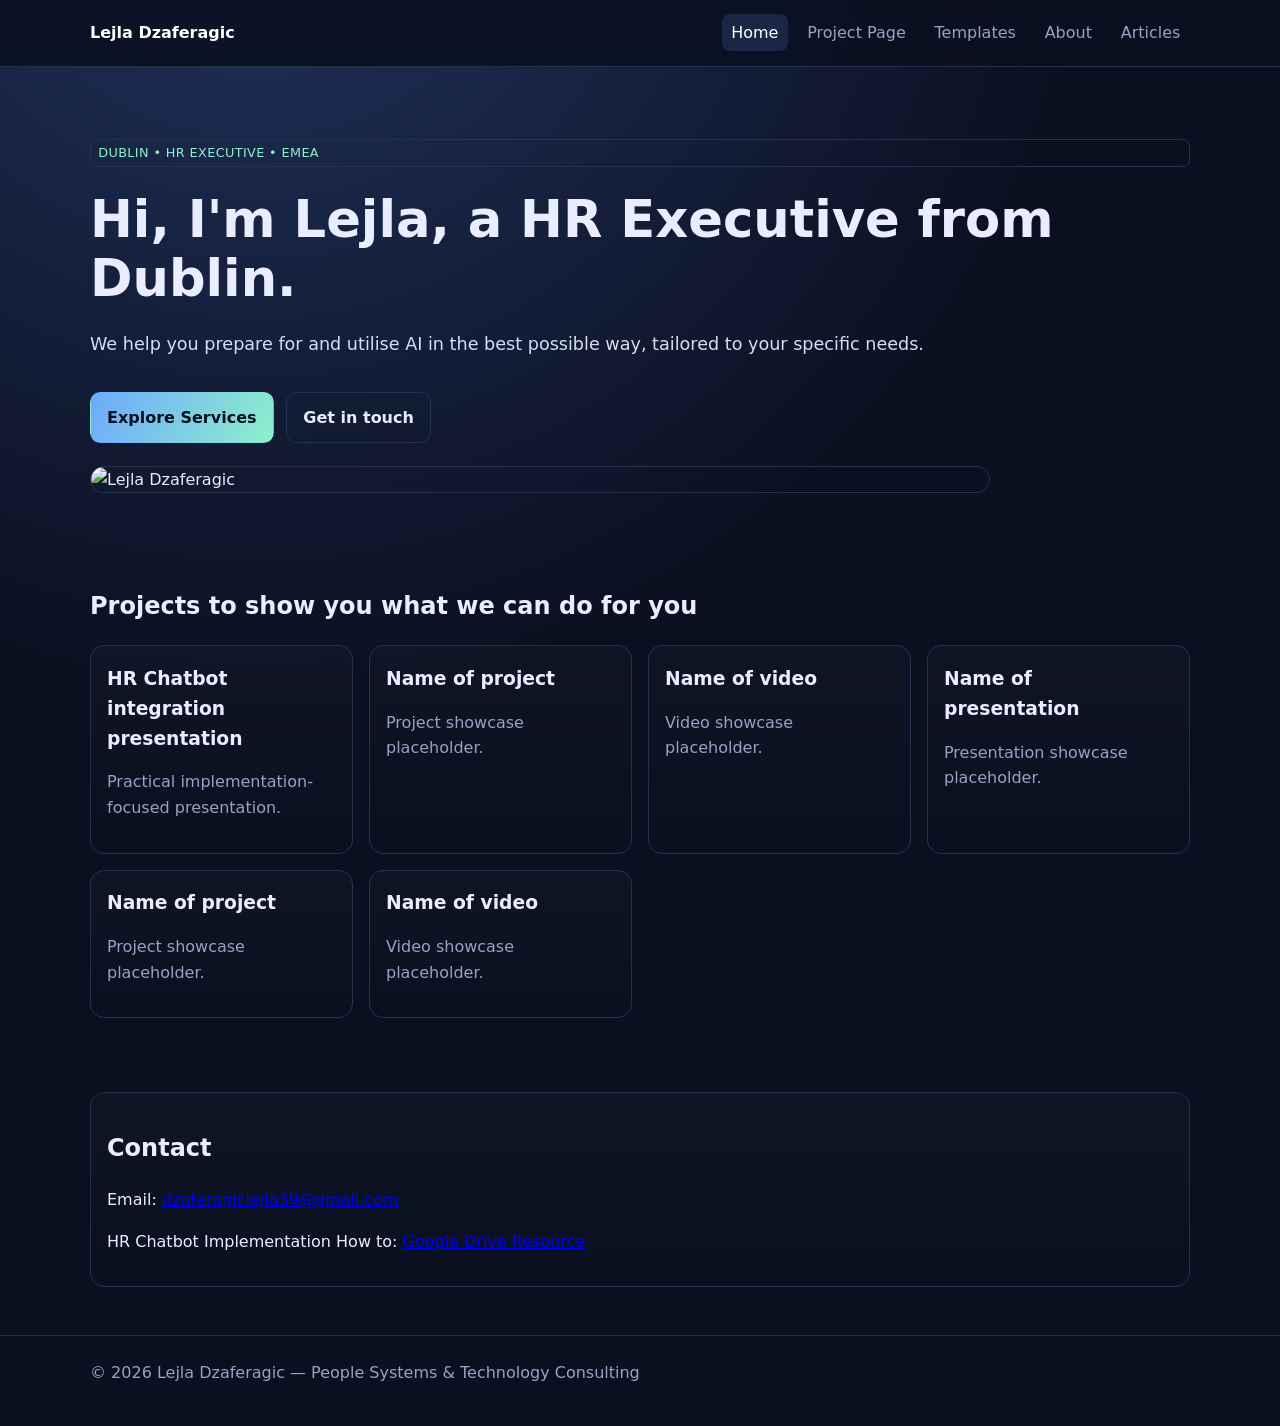
==== index.html @ 00cb9437 "Build professional multi-page website from Google Sites content" ====
<!doctype html>
<html lang="en">
<head>
  <meta charset="UTF-8" />
  <meta name="viewport" content="width=device-width, initial-scale=1.0" />
  <title>Lejla Dzaferagic | People Systems & Technology</title>
  <meta name="description" content="People Systems & Technology consulting focused on AI readiness, operations, and HR process optimization." />
  <link rel="stylesheet" href="styles.css" />
</head>
<body>
<header>
  <div class="container">
    <nav>
      <a class="brand" href="index.html">Lejla Dzaferagic</a>
      <div class="menu">
        <a class="active" href="index.html">Home</a>
        <a href="services.html">Project Page</a>
        <a href="templates.html">Templates</a>
        <a href="about.html">About</a>
        <a href="articles.html">Articles</a>
      </div>
    </nav>
  </div>
</header>

<main>
  <section class="hero container">
    <span class="badge">Dublin • HR Executive • EMEA</span>
    <h1>Hi, I'm Lejla, a HR Executive from Dublin.</h1>
    <p>We help you prepare for and utilise AI in the best possible way, tailored to your specific needs.</p>
    <div class="cta">
      <a class="btn primary" href="services.html">Explore Services</a>
      <a class="btn secondary" href="mailto:dzaferagiclejla39@gmail.com">Get in touch</a>
    </div>
    <img class="hero-img" src="https://lh3.googleusercontent.com/sitesv/[base64]w1280" alt="Lejla Dzaferagic" />
  </section>

  <section class="section container">
    <h2>Projects to show you what we can do for you</h2>
    <div class="grid">
      <article class="card"><h3>HR Chatbot integration presentation</h3><p class="muted">Practical implementation-focused presentation.</p></article>
      <article class="card"><h3>Name of project</h3><p class="muted">Project showcase placeholder.</p></article>
      <article class="card"><h3>Name of video</h3><p class="muted">Video showcase placeholder.</p></article>
      <article class="card"><h3>Name of presentation</h3><p class="muted">Presentation showcase placeholder.</p></article>
      <article class="card"><h3>Name of project</h3><p class="muted">Project showcase placeholder.</p></article>
      <article class="card"><h3>Name of video</h3><p class="muted">Video showcase placeholder.</p></article>
    </div>
  </section>

  <section class="section container">
    <div class="card">
      <h2>Contact</h2>
      <p>Email: <a href="mailto:dzaferagiclejla39@gmail.com">dzaferagiclejla39@gmail.com</a></p>
      <p>HR Chatbot Implementation How to: <a href="https://drive.google.com/open?id=12sfcX7_zpdOrAB82wMKFwIZOczH4p6JtZVufQH6VUvA" target="_blank" rel="noopener">Google Drive Resource</a></p>
    </div>
  </section>
</main>

<footer>
  <div class="container">© <span id="y"></span> Lejla Dzaferagic — People Systems & Technology Consulting</div>
</footer>
<script>document.getElementById('y').textContent = new Date().getFullYear();</script>
</body>
</html>
---- styles.css ----
:root {
  --bg: #0b1020;
  --card: #121a31;
  --muted: #97a3c4;
  --text: #e9edff;
  --brand: #6ea8fe;
  --brand-2: #8df0cc;
  --line: #26304f;
}

* { box-sizing: border-box; }
body {
  margin: 0;
  font-family: Inter, system-ui, -apple-system, Segoe UI, Roboto, Arial, sans-serif;
  color: var(--text);
  background: radial-gradient(circle at 20% -10%, #21335f 0%, var(--bg) 45%);
  line-height: 1.6;
}
.container { width: min(1100px, 92%); margin: 0 auto; }
header {
  position: sticky; top: 0; z-index: 10;
  background: rgba(11,16,32,0.86); backdrop-filter: blur(8px);
  border-bottom: 1px solid var(--line);
}
nav { display: flex; gap: 1rem; align-items: center; justify-content: space-between; padding: .9rem 0; }
.brand { font-weight: 700; color: #fff; text-decoration: none; }
.menu { display: flex; flex-wrap: wrap; gap: .6rem; }
.menu a {
  color: var(--muted); text-decoration: none; padding: .35rem .6rem; border-radius: .5rem;
}
.menu a:hover, .menu a.active { color: #fff; background: #1b2546; }
.hero { padding: 4.5rem 0 3rem; display: grid; gap: 1.4rem; }
.hero h1 { font-size: clamp(2rem, 4vw, 3.2rem); margin: 0; line-height: 1.15; }
.hero p { color: #d6ddf8; font-size: 1.1rem; margin: 0; }
.cta { display: flex; flex-wrap: wrap; gap: .8rem; margin-top: .7rem; }
.btn {
  display: inline-block; text-decoration: none; padding: .75rem 1rem; border-radius: .65rem;
  border: 1px solid transparent; font-weight: 600;
}
.btn.primary { background: linear-gradient(120deg, var(--brand), var(--brand-2)); color: #07101f; }
.btn.secondary { border-color: var(--line); color: #e6ecff; }
.section { padding: 1.6rem 0 3rem; }
.grid { display: grid; gap: 1rem; grid-template-columns: repeat(auto-fit, minmax(230px,1fr)); }
.card {
  background: linear-gradient(180deg, rgba(255,255,255,0.02), rgba(255,255,255,0));
  border: 1px solid var(--line); border-radius: 14px; padding: 1rem;
}
.card h3 { margin: .1rem 0 .35rem; }
.muted { color: var(--muted); }
ul.clean { margin: 0; padding-left: 1.1rem; }
ul.clean li { margin: .35rem 0; }
footer { border-top: 1px solid var(--line); padding: 1.5rem 0 2.5rem; color: var(--muted); }
.badge {
  display: inline-block; font-size: .8rem; letter-spacing: .03em; text-transform: uppercase;
  padding: .2rem .45rem; border: 1px solid var(--line); border-radius: .45rem; color: var(--brand-2);
}
img.hero-img { width: 100%; max-width: 900px; border-radius: 14px; border: 1px solid var(--line); }
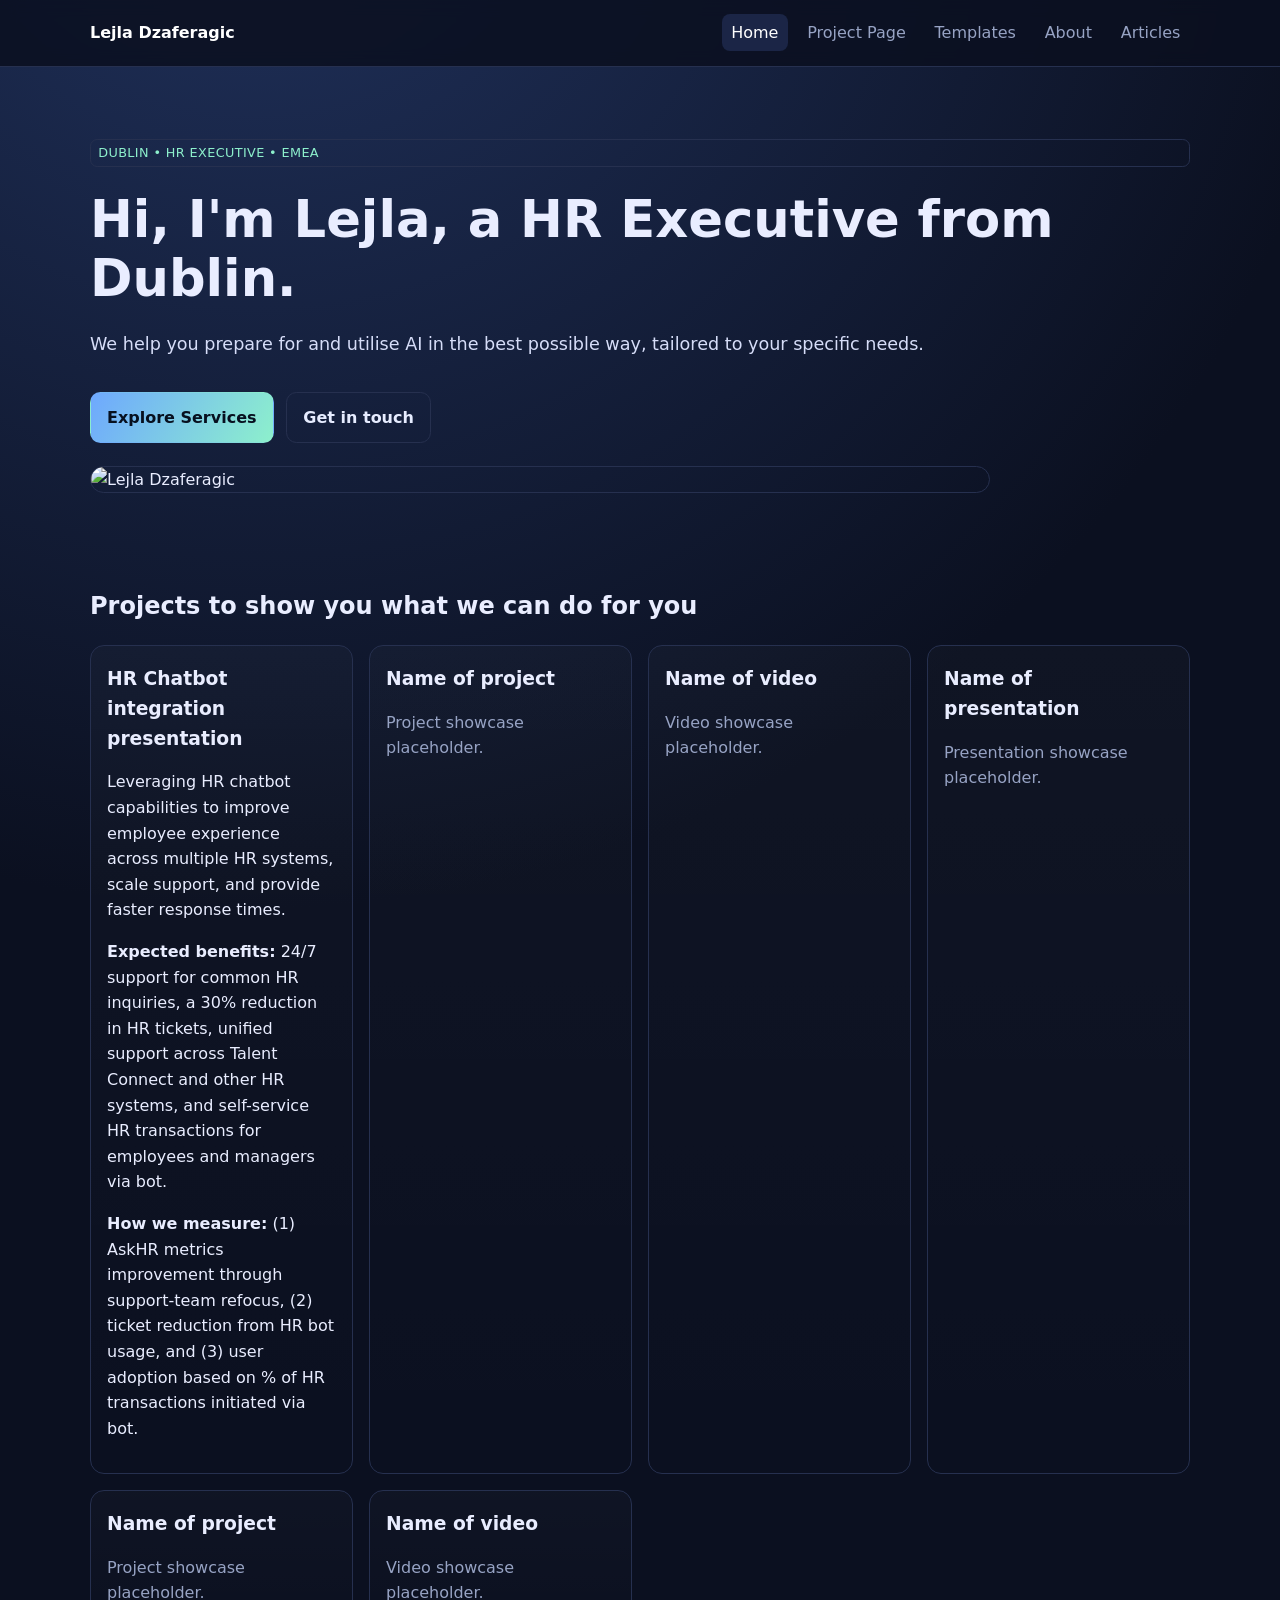
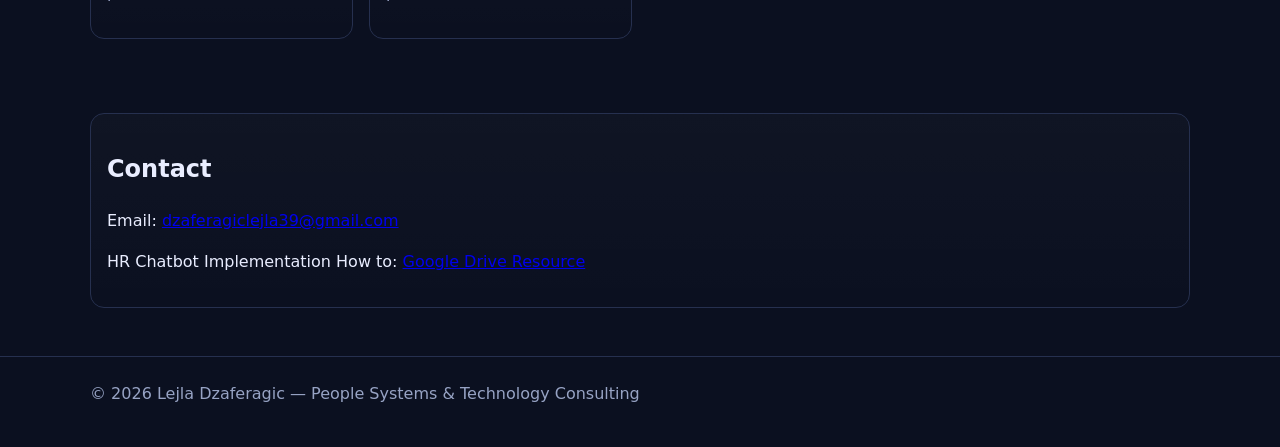
==== commit 45769656: "Expand HR Chatbot project card with benefits and success metrics" ====
--- a/index.html
+++ b/index.html
@@ -38,7 +38,7 @@
   <section class="section container">
     <h2>Projects to show you what we can do for you</h2>
     <div class="grid">
-      <article class="card"><h3>HR Chatbot integration presentation</h3><p class="muted">Practical implementation-focused presentation.</p></article>
+      <article class="card"><h3>HR Chatbot integration presentation</h3><p>Leveraging HR chatbot capabilities to improve employee experience across multiple HR systems, scale support, and provide faster response times.</p><p><strong>Expected benefits:</strong> 24/7 support for common HR inquiries, a 30% reduction in HR tickets, unified support across Talent Connect and other HR systems, and self-service HR transactions for employees and managers via bot.</p><p><strong>How we measure:</strong> (1) AskHR metrics improvement through support-team refocus, (2) ticket reduction from HR bot usage, and (3) user adoption based on % of HR transactions initiated via bot.</p></article>
       <article class="card"><h3>Name of project</h3><p class="muted">Project showcase placeholder.</p></article>
       <article class="card"><h3>Name of video</h3><p class="muted">Video showcase placeholder.</p></article>
       <article class="card"><h3>Name of presentation</h3><p class="muted">Presentation showcase placeholder.</p></article>
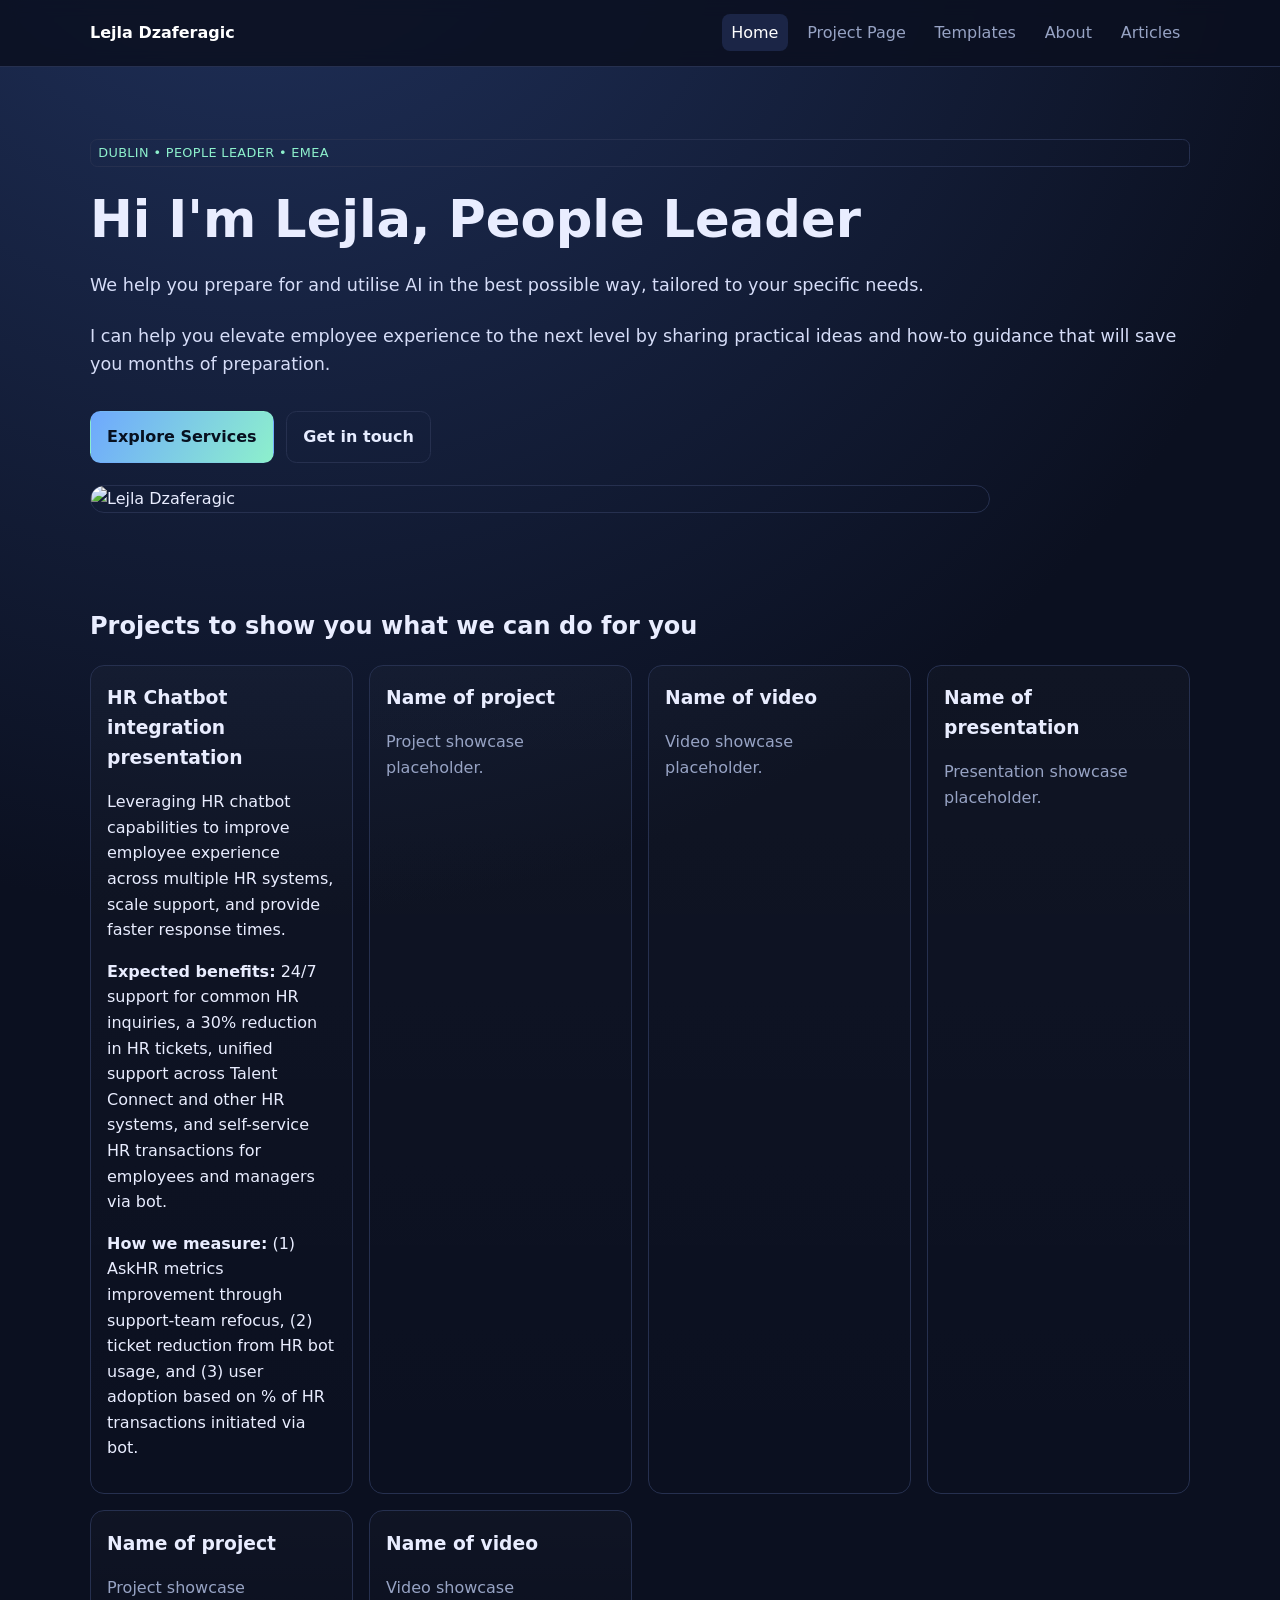
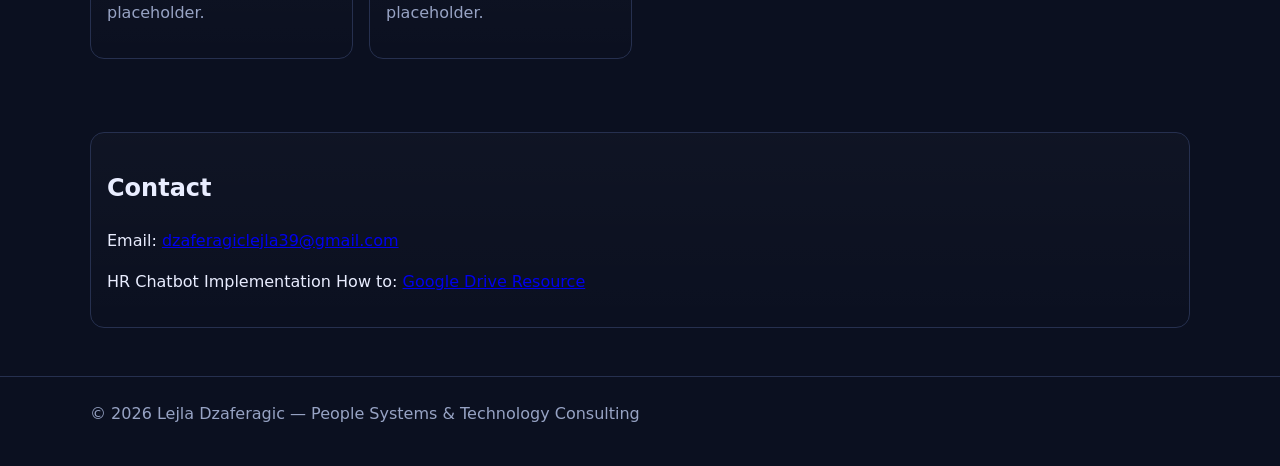
==== commit a6e6d234: "Update homepage text and add hero graphic" ====
--- a/index.html
+++ b/index.html
@@ -25,9 +25,10 @@
 
 <main>
   <section class="hero container">
-    <span class="badge">Dublin • HR Executive • EMEA</span>
-    <h1>Hi, I'm Lejla, a HR Executive from Dublin.</h1>
+    <span class="badge">Dublin • People Leader • EMEA</span>
+    <h1>Hi I'm Lejla, People Leader</h1>
     <p>We help you prepare for and utilise AI in the best possible way, tailored to your specific needs.</p>
+    <p>I can help you elevate employee experience to the next level by sharing practical ideas and how-to guidance that will save you months of preparation.</p>
     <div class="cta">
       <a class="btn primary" href="services.html">Explore Services</a>
       <a class="btn secondary" href="mailto:dzaferagiclejla39@gmail.com">Get in touch</a>
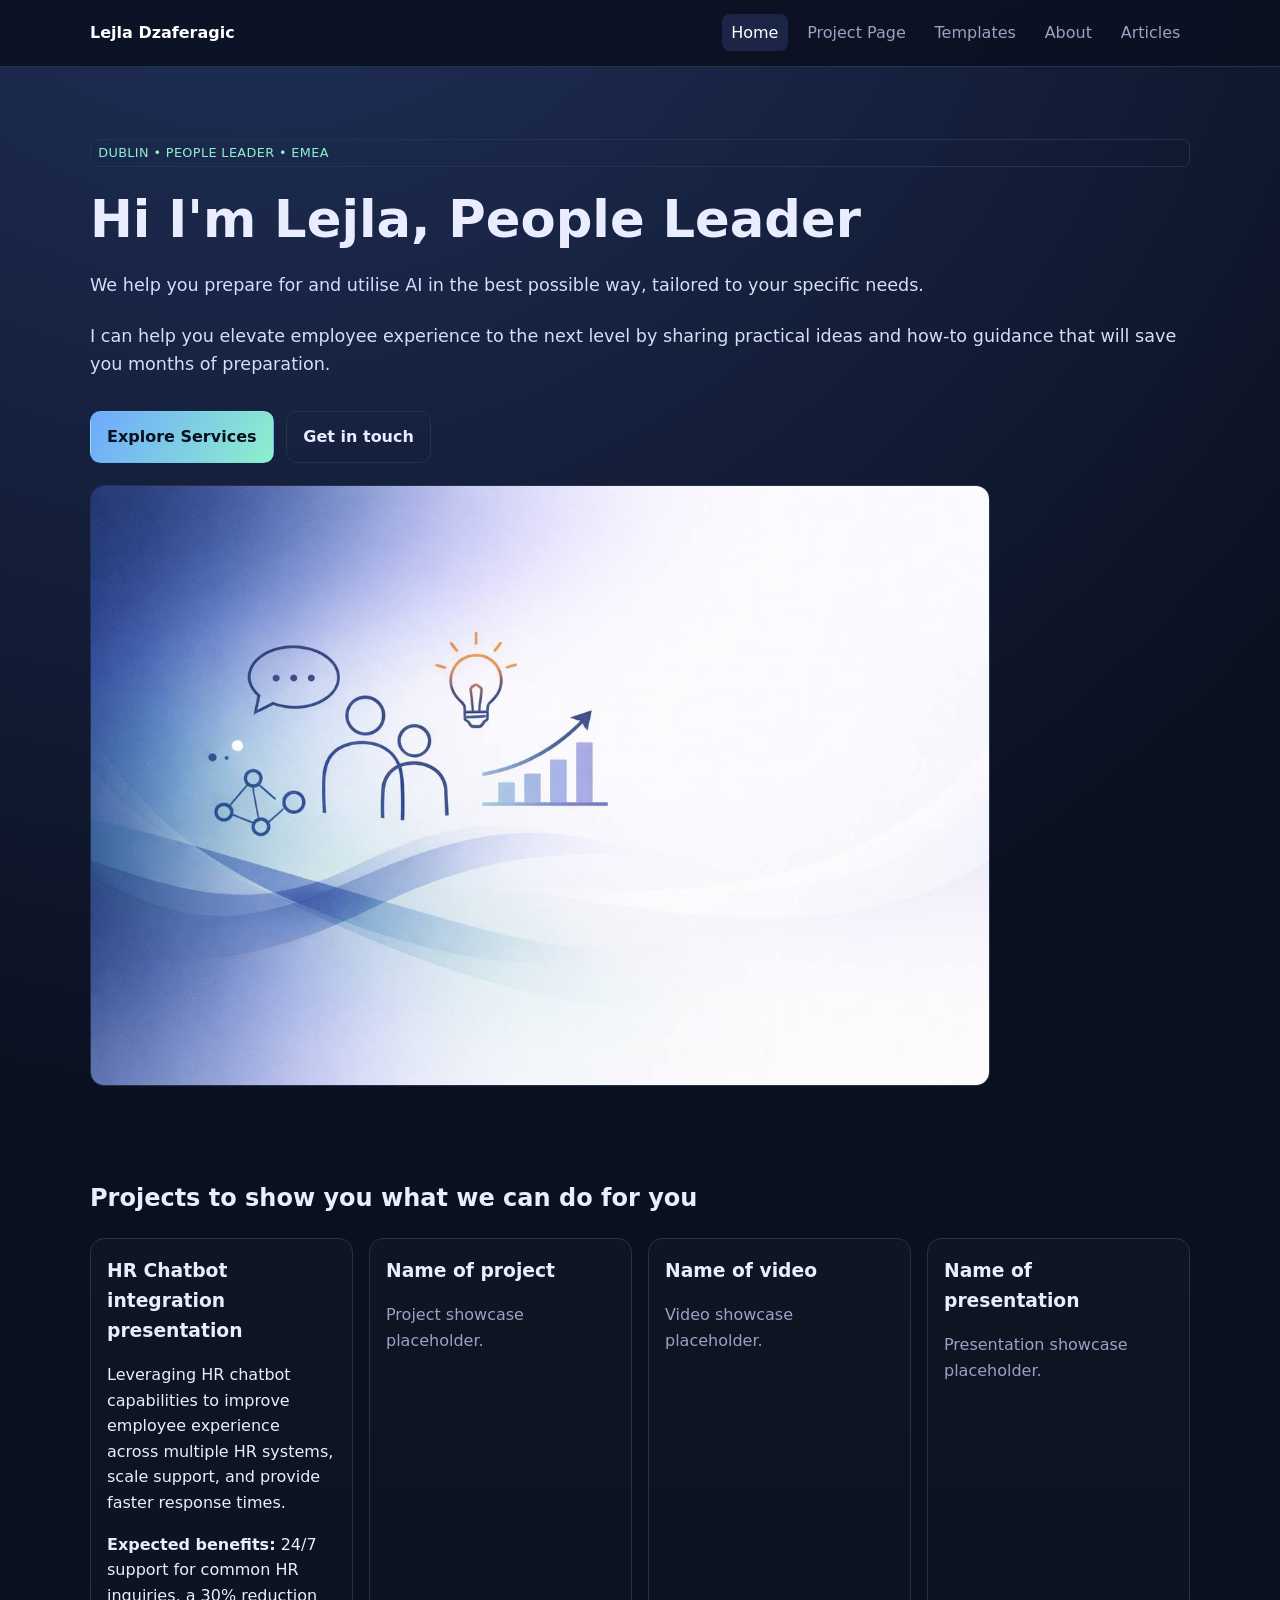
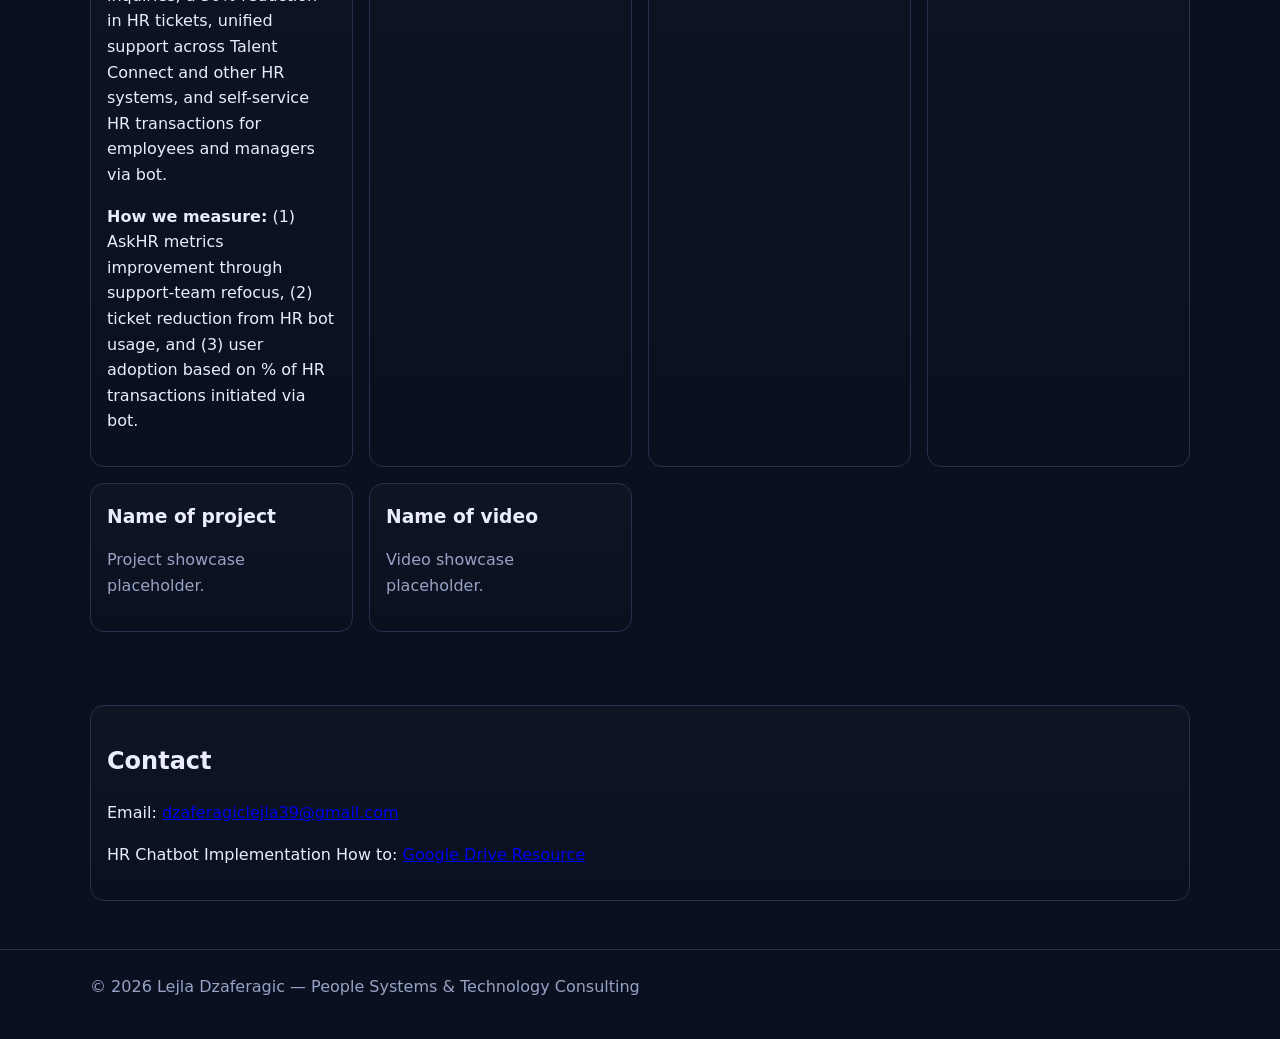
==== commit 2ad03762: "Fix hero image source on homepage" ====
--- a/index.html
+++ b/index.html
@@ -33,7 +33,7 @@
       <a class="btn primary" href="services.html">Explore Services</a>
       <a class="btn secondary" href="mailto:dzaferagiclejla39@gmail.com">Get in touch</a>
     </div>
-    <img class="hero-img" src="https://lh3.googleusercontent.com/sitesv/[base64]w1280" alt="Lejla Dzaferagic" />
+    <img class="hero-img" src="assets/img/hero-graphic.jpg" alt="Lejla Dzaferagic" />
   </section>
 
   <section class="section container">
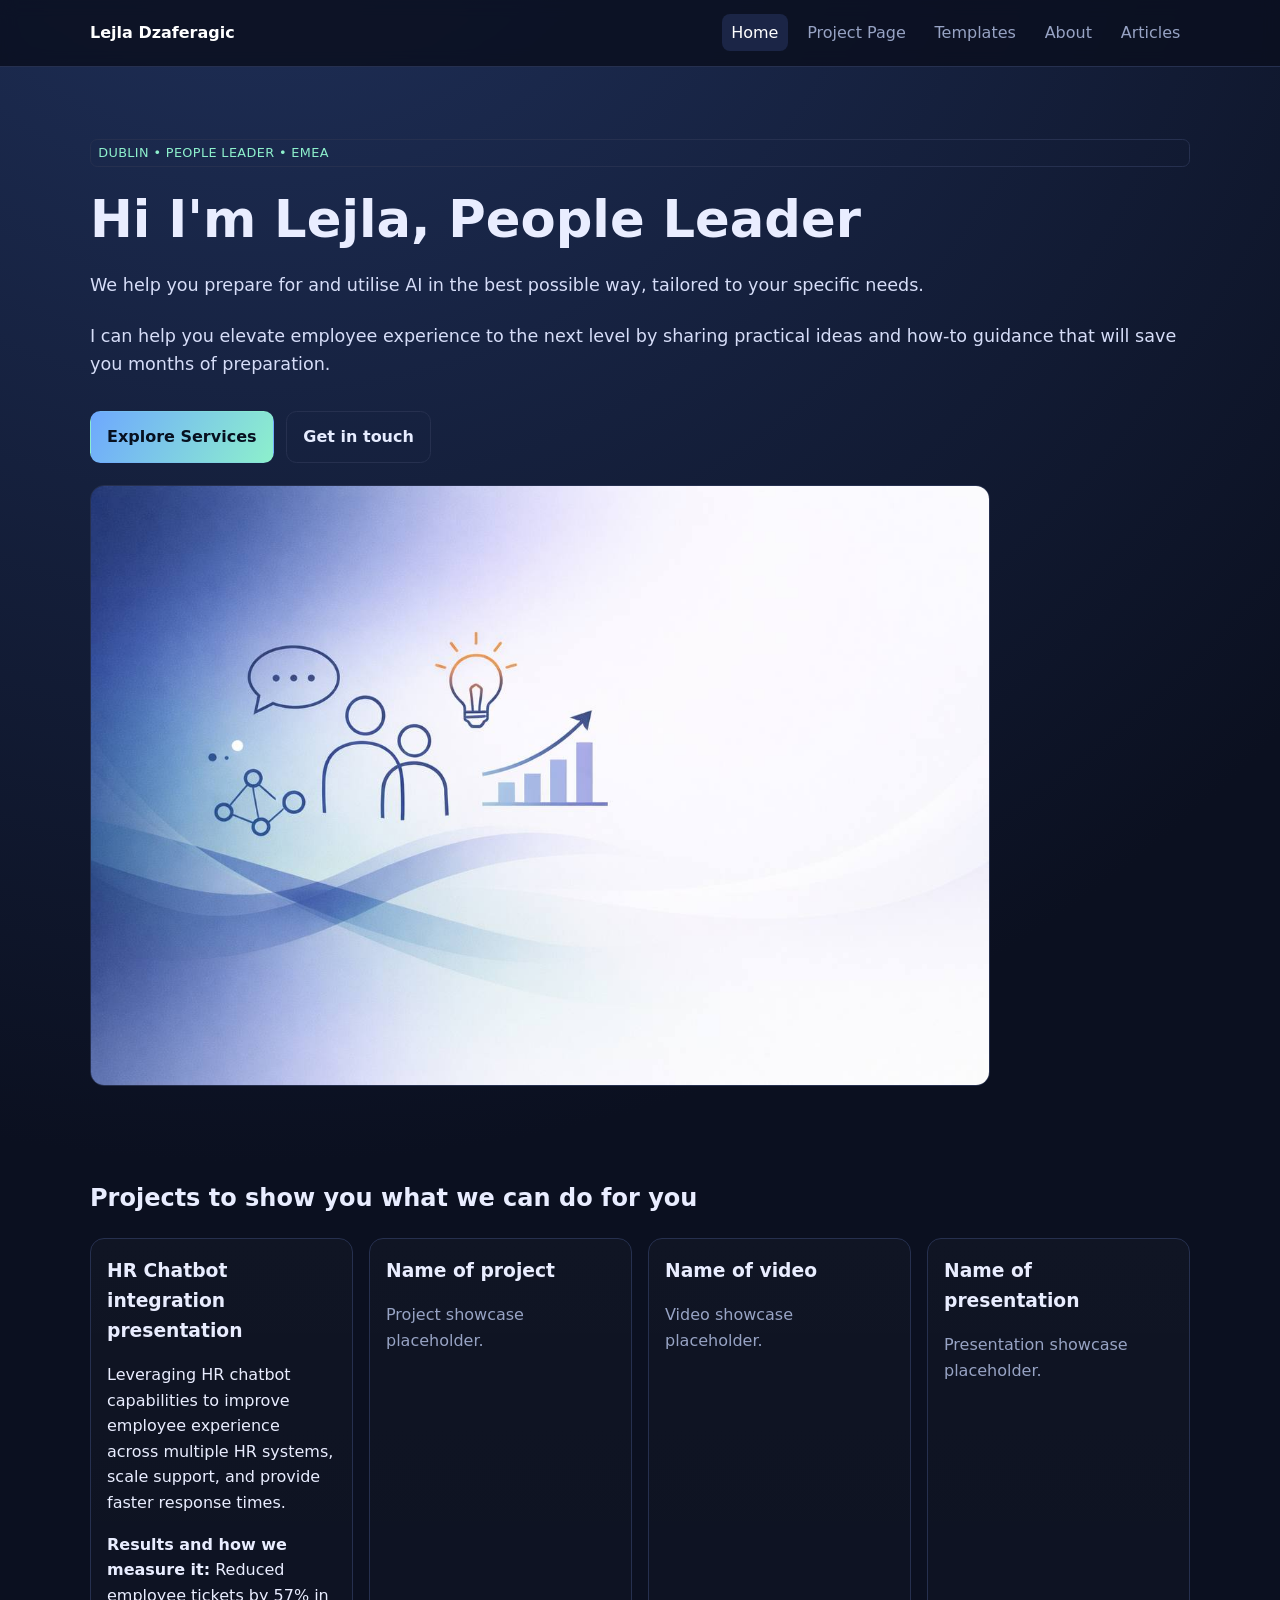
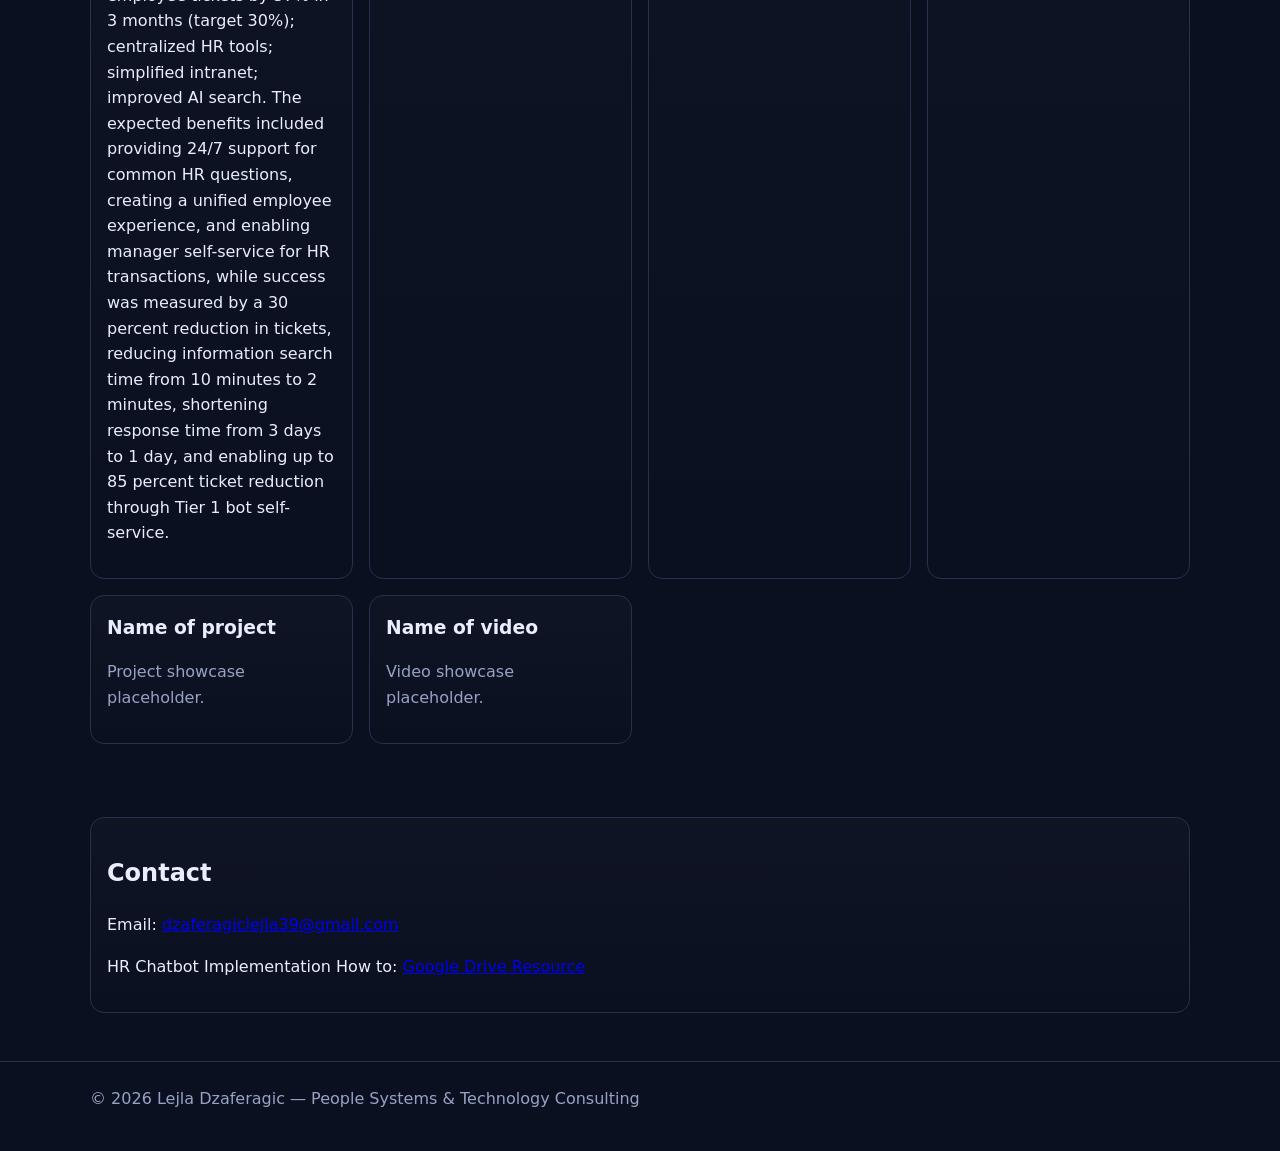
==== commit 18284201: "Update HR chatbot section with results and measurement text" ====
--- a/index.html
+++ b/index.html
@@ -39,7 +39,7 @@
   <section class="section container">
     <h2>Projects to show you what we can do for you</h2>
     <div class="grid">
-      <article class="card"><h3>HR Chatbot integration presentation</h3><p>Leveraging HR chatbot capabilities to improve employee experience across multiple HR systems, scale support, and provide faster response times.</p><p><strong>Expected benefits:</strong> 24/7 support for common HR inquiries, a 30% reduction in HR tickets, unified support across Talent Connect and other HR systems, and self-service HR transactions for employees and managers via bot.</p><p><strong>How we measure:</strong> (1) AskHR metrics improvement through support-team refocus, (2) ticket reduction from HR bot usage, and (3) user adoption based on % of HR transactions initiated via bot.</p></article>
+      <article class="card"><h3>HR Chatbot integration presentation</h3><p>Leveraging HR chatbot capabilities to improve employee experience across multiple HR systems, scale support, and provide faster response times.</p><p><strong>Results and how we measure it:</strong> Reduced employee tickets by 57% in 3 months (target 30%); centralized HR tools; simplified intranet; improved AI search. The expected benefits included providing 24/7 support for common HR questions, creating a unified employee experience, and enabling manager self-service for HR transactions, while success was measured by a 30 percent reduction in tickets, reducing information search time from 10 minutes to 2 minutes, shortening response time from 3 days to 1 day, and enabling up to 85 percent ticket reduction through Tier 1 bot self-service.</p></article>
       <article class="card"><h3>Name of project</h3><p class="muted">Project showcase placeholder.</p></article>
       <article class="card"><h3>Name of video</h3><p class="muted">Video showcase placeholder.</p></article>
       <article class="card"><h3>Name of presentation</h3><p class="muted">Presentation showcase placeholder.</p></article>
